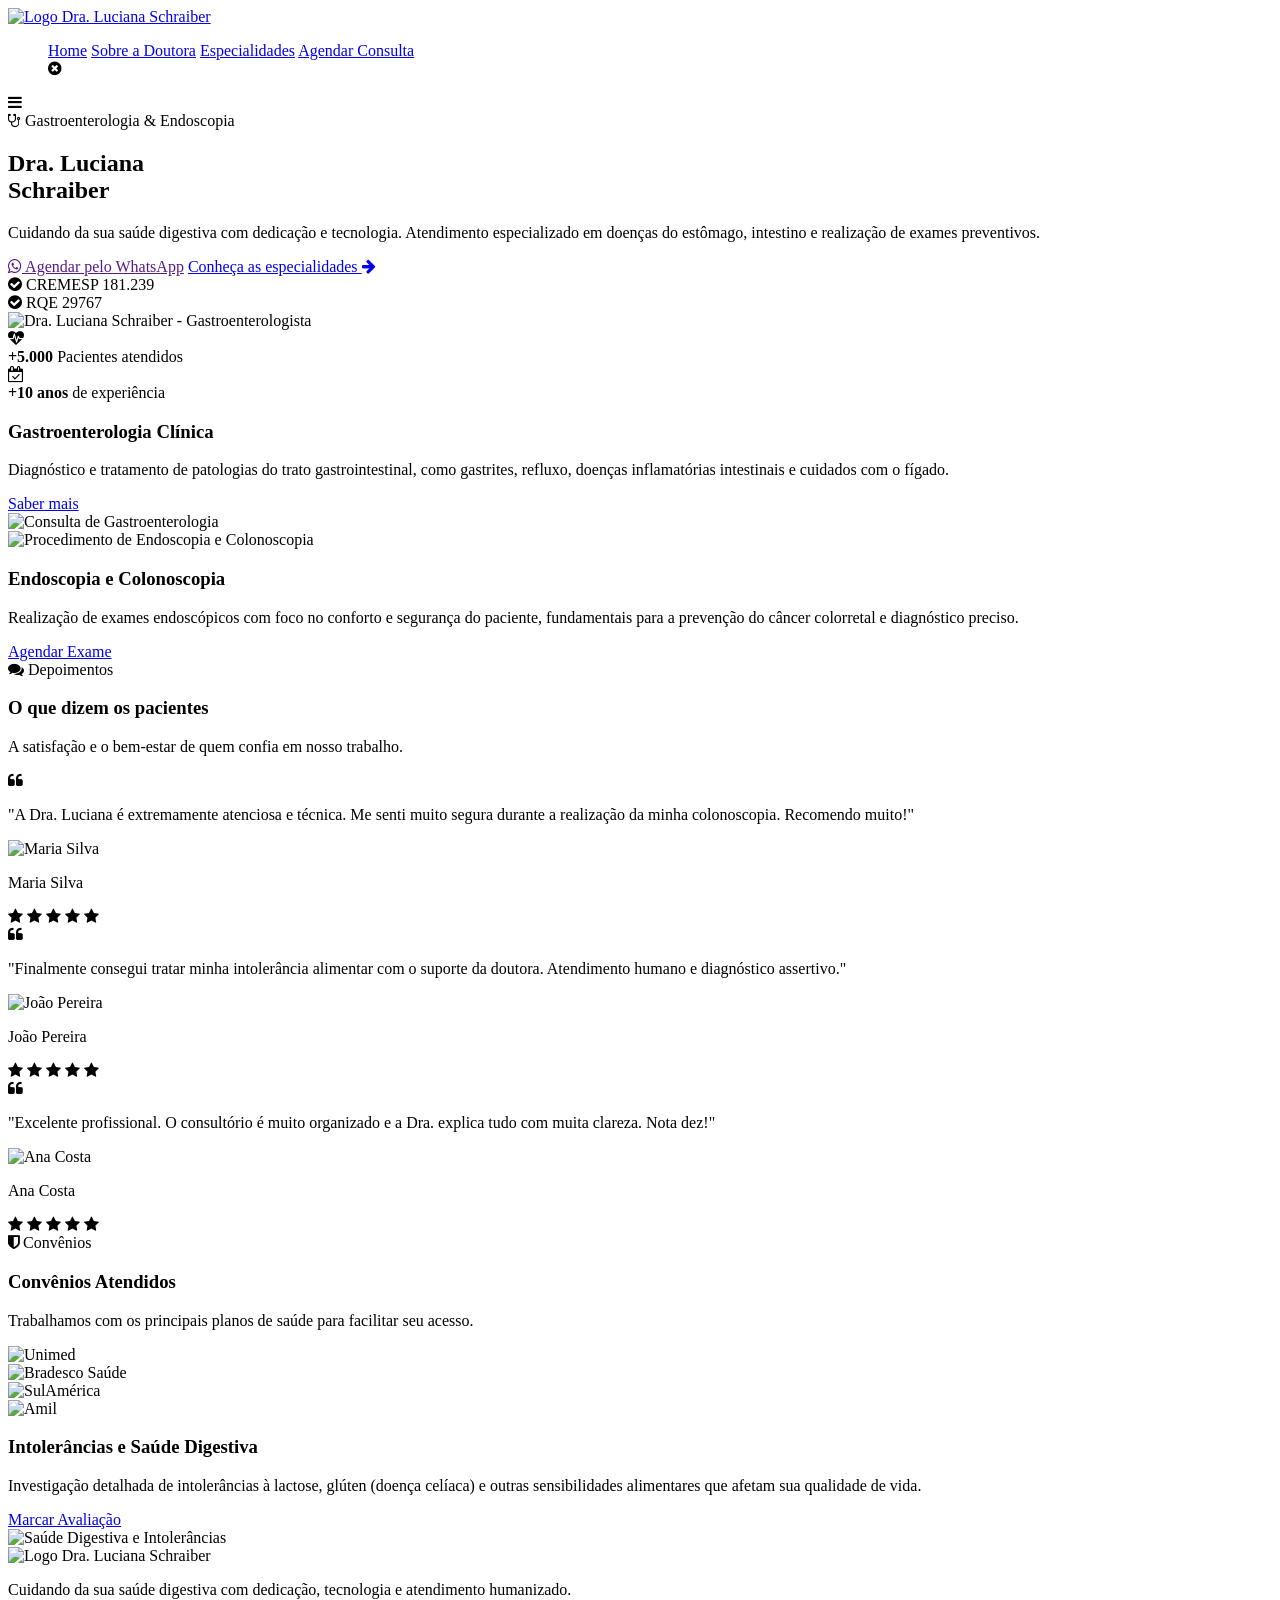
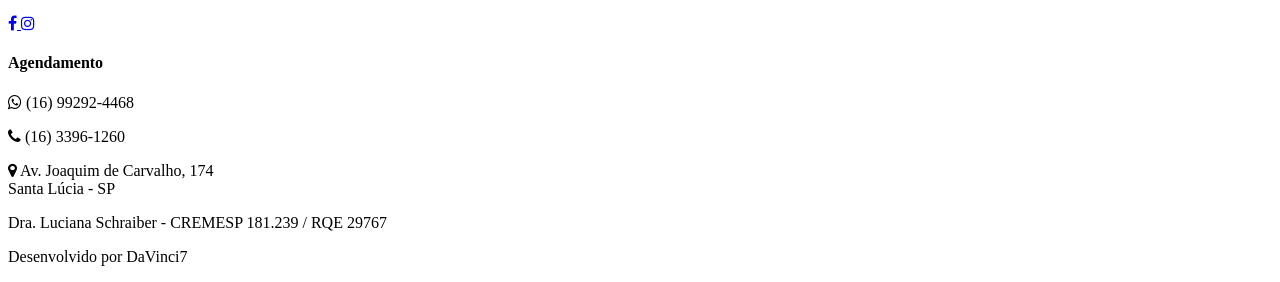
==== index.html @ 84346552 "Add files via upload" ====
<!DOCTYPE html>
<html lang="pt-br">

<head>
    <meta charset="UTF-8">
    <meta name="viewport" content="width=device-width, initial-scale=1.0">
    <link rel="stylesheet" href="https://cdnjs.cloudflare.com/ajax/libs/font-awesome/4.7.0/css/font-awesome.css"
        integrity="sha512-5A8nwdMOWrSz20fDsjczgUidUBR8liPYU+WymTZP1lmY9G6Oc7HlZv156XqnsgNUzTyMefFTcsFH/tnJE/+xBg=="
        crossorigin="anonymous" referrerpolicy="no-referrer" />
    <link rel="stylesheet" href="CSS/style.css">
    <title>Dra. Luciana Schraiber | Gastroenterologia e Endoscopia</title>
</head>

<body>
    <header class="hero-home">
        <div class="container">
            <nav>
                <a href="index.html">
                    <img src="img/img/logo.png" alt="Logo Dra. Luciana Schraiber">
                </a>
                <ul class="ul">
                    <a href="index.html">Home</a>
                    <a href="sobre.html">Sobre a Doutora</a>
                    <a href="servicos.html">Especialidades</a>
                    <a class="btn" href="contato.html">Agendar Consulta</a>
                    <div class="close-icon" onclick="closeMenu()">
                        <i class="fa fa-times-circle"></i>
                    </div>
                </ul>
                <div class="menu-icon" onclick="openMenu()">
                    <i class="fa fa-bars"></i>
                </div>
            </nav>

            <section class="hero-banner">
                <div class="hero-text">
                    <span class="hero-tag"><i class="fa fa-stethoscope"></i> Gastroenterologia & Endoscopia</span>
                    <h1>Dra. Luciana<br>Schraiber</h1>
                    <p>Cuidando da sua saúde digestiva com dedicação e tecnologia. Atendimento especializado em doenças
                        do estômago, intestino e realização de exames preventivos.</p>
                    <div class="hero-cta">
                        <a href="" class="btn animate-btn" onclick="enviarMensagemWhatsApp()"><i class="fa fa-whatsapp"></i> Agendar pelo WhatsApp</a>
                        <a href="servicos.html" class="btn-outline">Conheça as especialidades <i class="fa fa-arrow-right"></i></a>
                    </div>
                    <div class="hero-badges">
                        <div class="badge-item">
                            <i class="fa fa-check-circle"></i>
                            <span>CREMESP 181.239</span>
                        </div>
                        <div class="badge-item">
                            <i class="fa fa-check-circle"></i>
                            <span>RQE 29767</span>
                        </div>
                    </div>
                </div>
                <div class="hero-image">
                    <div class="hero-image-wrapper">
                        <img src="img/img/dra-luciana.png" alt="Dra. Luciana Schraiber - Gastroenterologista">
                    </div>
                    <div class="hero-float-card card-top">
                        <i class="fa fa-heartbeat"></i>
                        <div>
                            <strong>+5.000</strong>
                            <span>Pacientes atendidos</span>
                        </div>
                    </div>
                    <div class="hero-float-card card-bottom">
                        <i class="fa fa-calendar-check-o"></i>
                        <div>
                            <strong>+10 anos</strong>
                            <span>de experiência</span>
                        </div>
                    </div>
                </div>
            </section>
        </div>
    </header>

    <section class="faca-mais">
        <div class="container">
            <div class="faca-mais-text">
                <h3>Gastroenterologia Clínica</h3>
                <p>Diagnóstico e tratamento de patologias do trato gastrointestinal, como gastrites, refluxo, doenças
                    inflamatórias intestinais e cuidados com o fígado.</p>
                <a href="contato.html" class="btn animate-btn">Saber mais</a>
            </div>
            <div class="faca-mais-img">
                <img src="img/img/gastro-clinica.png" alt="Consulta de Gastroenterologia">
            </div>
        </div>
    </section>


    <section class="faca-mais">
        <div class="container">
            <div class="faca-mais-img">
                <img src="img/img/endoscopia.png" alt="Procedimento de Endoscopia e Colonoscopia">
            </div>
            <div class="faca-mais-text">
                <h3>Endoscopia e Colonoscopia</h3>
                <p>Realização de exames endoscópicos com foco no conforto e segurança do paciente, fundamentais para a
                    prevenção do câncer colorretal e diagnóstico preciso.</p>
                <a href="contato.html" class="btn animate-btn">Agendar Exame</a>
            </div>
        </div>
    </section>


    <section class="depoimentos">
        <div class="container">
            <span class="section-tag"><i class="fa fa-comments"></i> Depoimentos</span>
            <h3>O que dizem os pacientes</h3>
            <p>A satisfação e o bem-estar de quem confia em nosso trabalho.</p>
            <div class="cards">

                <!-- CARD 1 -->
                <div class="card-item">
                    <div class="card-quote"><i class="fa fa-quote-left"></i></div>
                    <p class="depoimento-user">"A Dra. Luciana é extremamente atenciosa e técnica. Me senti muito segura
                        durante a realização da minha colonoscopia. Recomendo muito!"</p>
                    <div class="card-footer">
                        <img src="img/img/paciente-maria.png" alt="Maria Silva">
                        <div>
                            <p class="nome-user">Maria Silva</p>
                            <div class="estrelas">
                                <i class="fa fa-star" aria-hidden="true"></i>
                                <i class="fa fa-star" aria-hidden="true"></i>
                                <i class="fa fa-star" aria-hidden="true"></i>
                                <i class="fa fa-star" aria-hidden="true"></i>
                                <i class="fa fa-star" aria-hidden="true"></i>
                            </div>
                        </div>
                    </div>
                </div>

                <!-- CARD 2 -->
                <div class="card-item">
                    <div class="card-quote"><i class="fa fa-quote-left"></i></div>
                    <p class="depoimento-user">"Finalmente consegui tratar minha intolerância alimentar com o suporte da
                        doutora. Atendimento humano e diagnóstico assertivo."</p>
                    <div class="card-footer">
                        <img src="img/img/paciente-joao.png" alt="João Pereira">
                        <div>
                            <p class="nome-user">João Pereira</p>
                            <div class="estrelas">
                                <i class="fa fa-star" aria-hidden="true"></i>
                                <i class="fa fa-star" aria-hidden="true"></i>
                                <i class="fa fa-star" aria-hidden="true"></i>
                                <i class="fa fa-star" aria-hidden="true"></i>
                                <i class="fa fa-star" aria-hidden="true"></i>
                            </div>
                        </div>
                    </div>
                </div>

                <!-- CARD 3 -->
                <div class="card-item">
                    <div class="card-quote"><i class="fa fa-quote-left"></i></div>
                    <p class="depoimento-user">"Excelente profissional. O consultório é muito organizado e a Dra.
                        explica tudo com muita clareza. Nota dez!"</p>
                    <div class="card-footer">
                        <img src="img/img/paciente-ana.png" alt="Ana Costa">
                        <div>
                            <p class="nome-user">Ana Costa</p>
                            <div class="estrelas">
                                <i class="fa fa-star" aria-hidden="true"></i>
                                <i class="fa fa-star" aria-hidden="true"></i>
                                <i class="fa fa-star" aria-hidden="true"></i>
                                <i class="fa fa-star" aria-hidden="true"></i>
                                <i class="fa fa-star" aria-hidden="true"></i>
                            </div>
                        </div>
                    </div>
                </div>
            </div>
        </div>
    </section>


    <section class="clientes">
        <div class="container">
            <span class="section-tag"><i class="fa fa-shield"></i> Convênios</span>
            <h3>Convênios Atendidos</h3>
            <p>Trabalhamos com os principais planos de saúde para facilitar seu acesso.</p>
            <div class="logos-grid">
                <div class="logo-item">
                    <img src="img/img/unimed.png" alt="Unimed">
                </div>
                <div class="logo-item">
                    <img src="img/img/bradesco.png" alt="Bradesco Saúde">
                </div>
                <div class="logo-item">
                    <img src="img/img/sulamerica.png" alt="SulAmérica">
                </div>
                <div class="logo-item">
                    <img src="img/img/amil.png" alt="Amil">
                </div>
            </div>
        </div>
    </section>


    <section class="faca-mais">
        <div class="container">
            <div class="faca-mais-text">
                <h3>Intolerâncias e Saúde Digestiva</h3>
                <p>Investigação detalhada de intolerâncias à lactose, glúten (doença celíaca) e outras sensibilidades
                    alimentares que afetam sua qualidade de vida.</p>
                <a href="contato.html" class="btn animate-btn">Marcar Avaliação</a>
            </div>
            <div class="faca-mais-img">
                <img src="img/img/saude-digestiva.png" alt="Saúde Digestiva e Intolerâncias">
            </div>
        </div>
    </section>


    <footer class="footer">
        <div class="container">
            <div class="footer-content">
                <div class="footer-brand">
                    <img src="img/img/logo.png" alt="Logo Dra. Luciana Schraiber" class="footer-logo">
                    <p>Cuidando da sua saúde digestiva com dedicação, tecnologia e atendimento humanizado.</p>
                    <div class="links">
                        <a href="#" aria-label="Facebook"> <i class="fa fa-facebook"></i> </a>
                        <a href="#" aria-label="Instagram"> <i class="fa fa-instagram"></i> </a>
                    </div>
                </div>
                <div class="footer-contact">
                    <h4>Agendamento</h4>
                    <p><i class="fa fa-whatsapp"></i> (16) 99292-4468</p>
                    <p><i class="fa fa-phone"></i> (16) 3396-1260</p>
                    <p><i class="fa fa-map-marker"></i> Av. Joaquim de Carvalho, 174<br>Santa Lúcia - SP</p>
                </div>
            </div>
            <div class="footer-bottom">
                <p>Dra. Luciana Schraiber - CREMESP 181.239 / RQE 29767</p>
                <p>Desenvolvido por DaVinci7</p>
            </div>
        </div>
    </footer>

    <script src="js/main.js"></script>
</body>

</html>
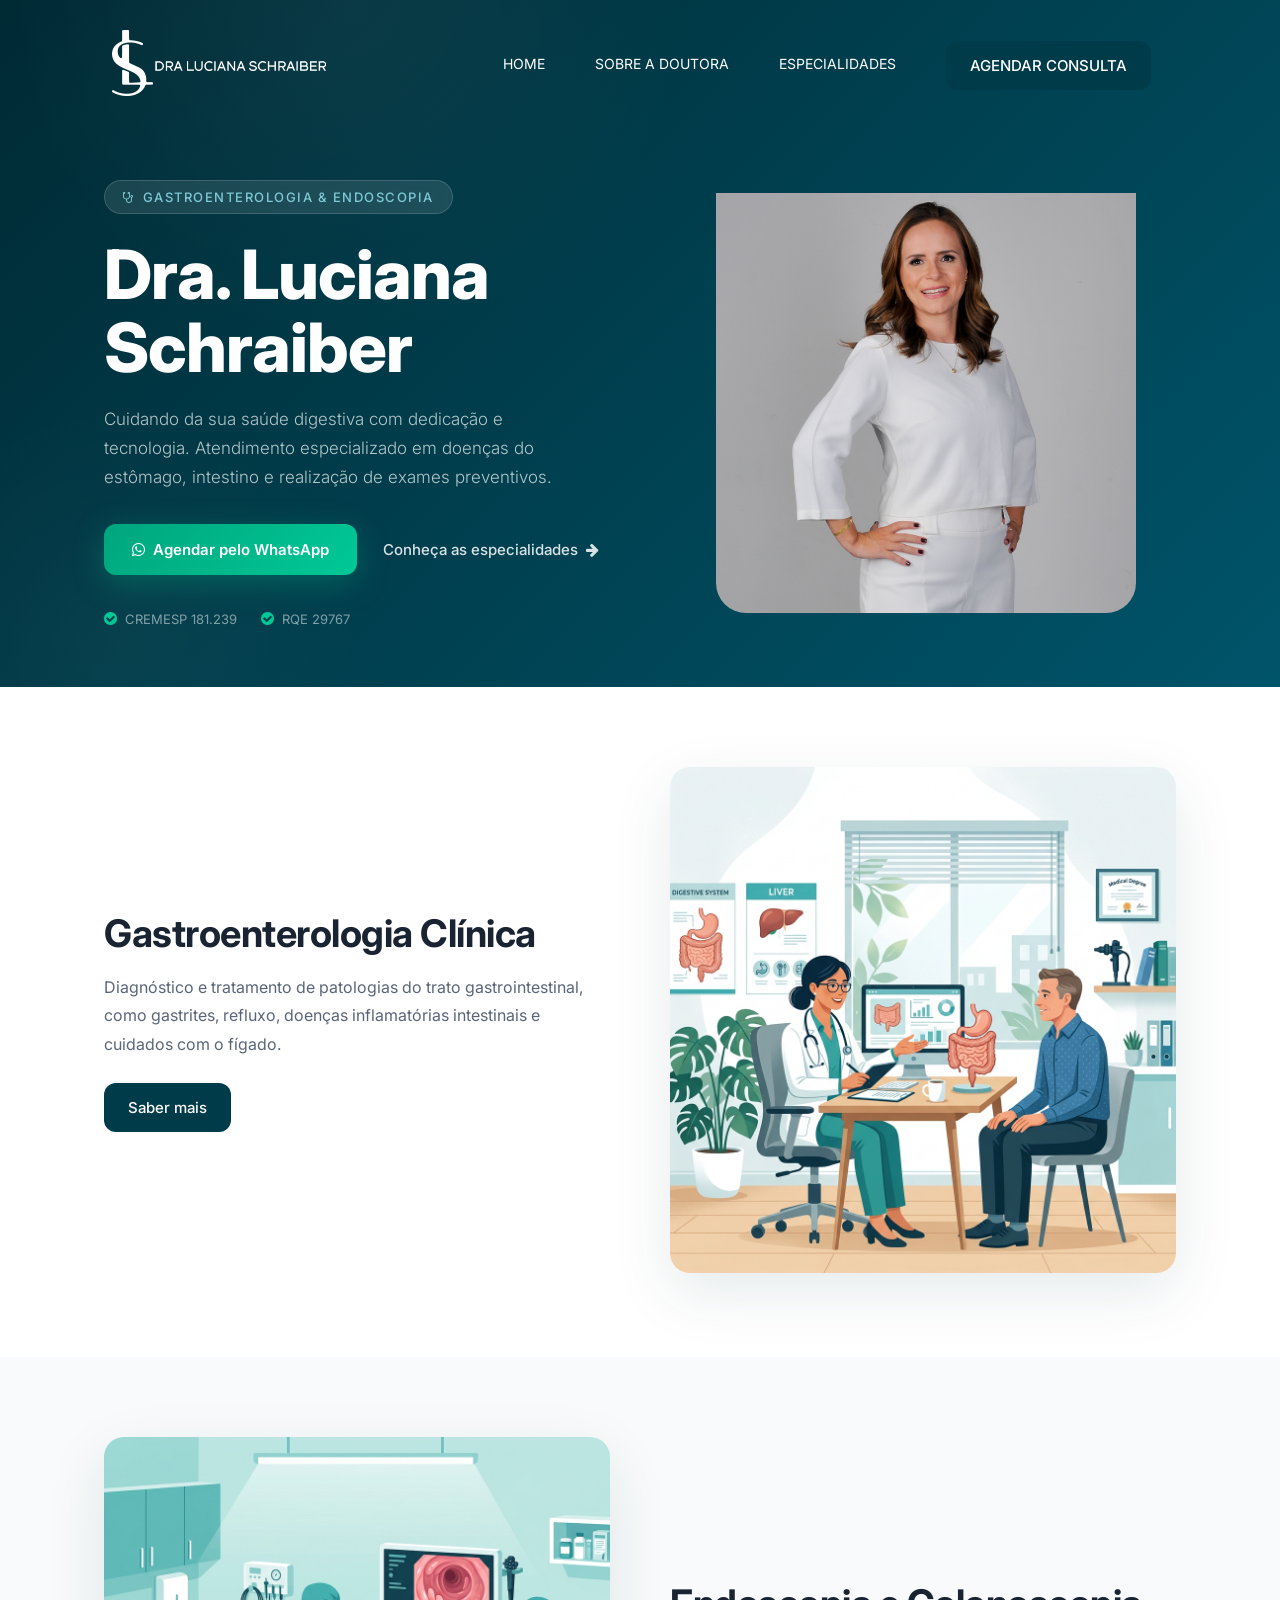
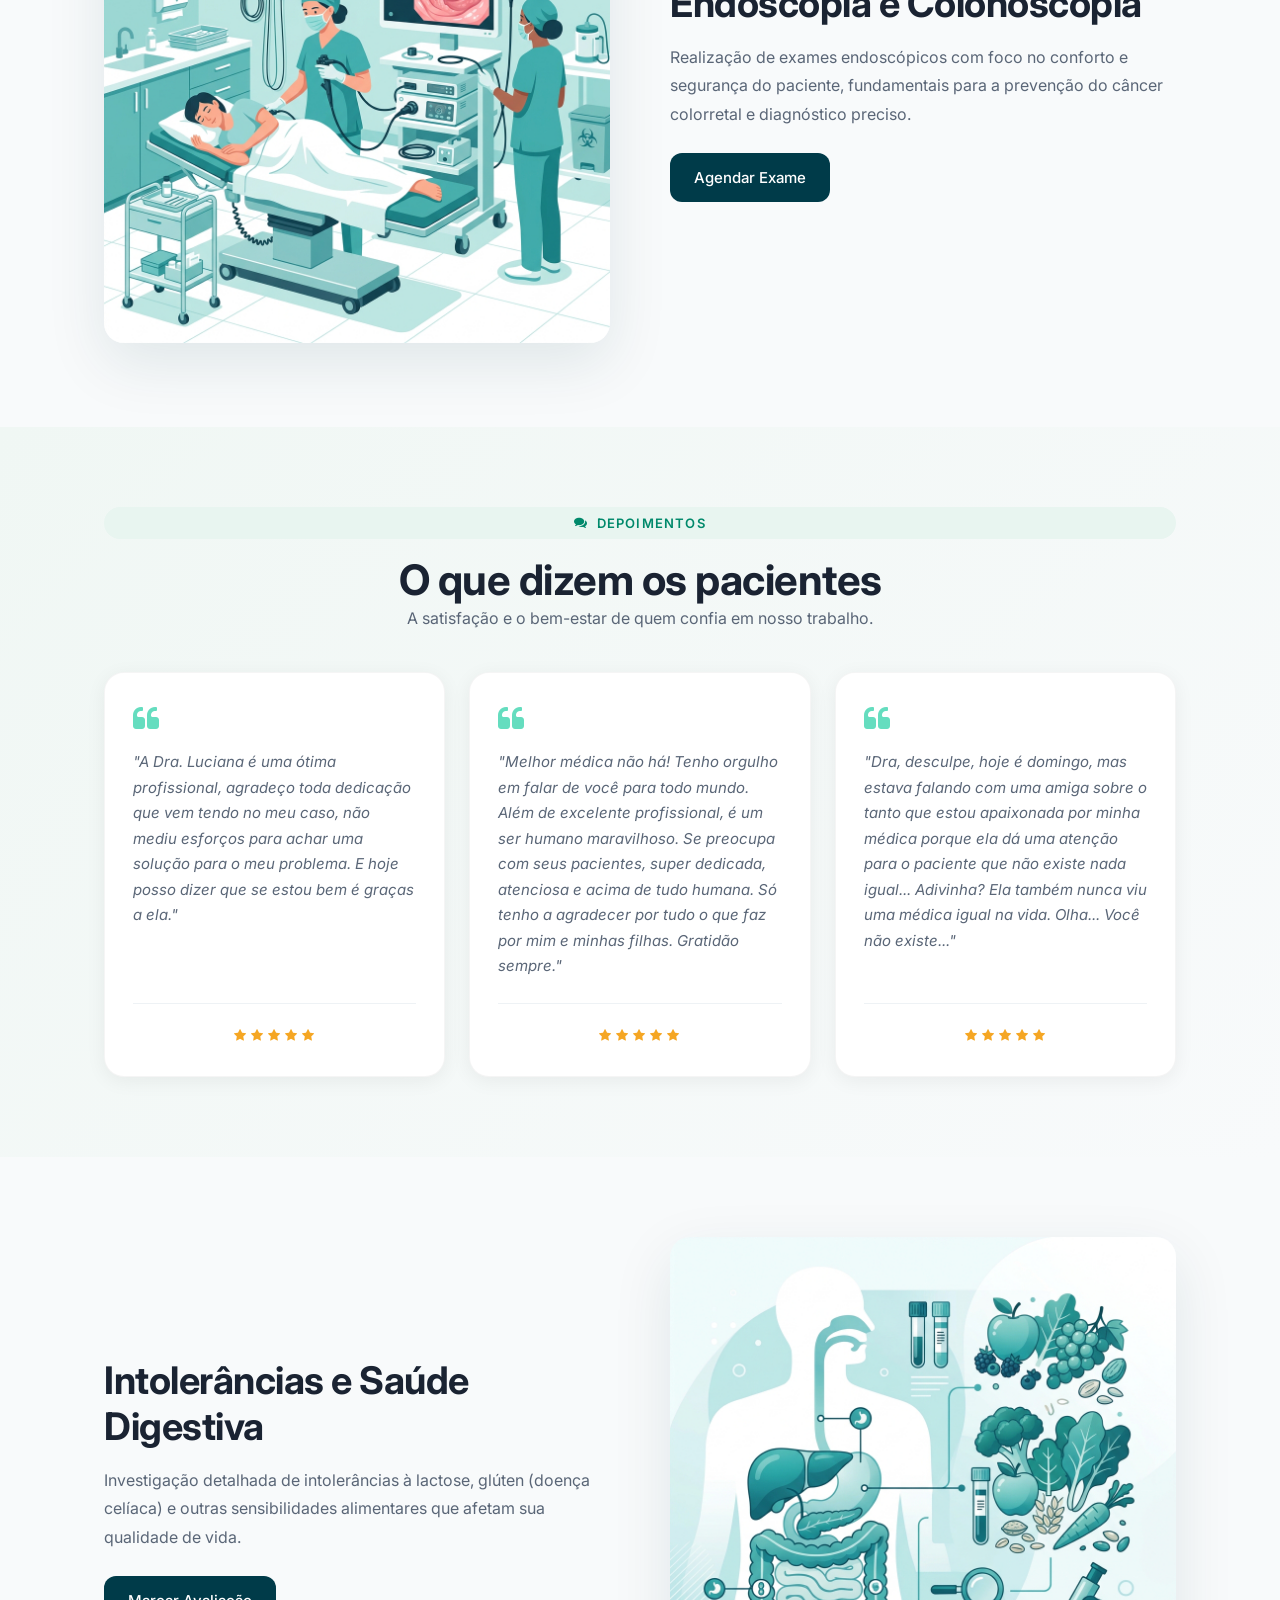
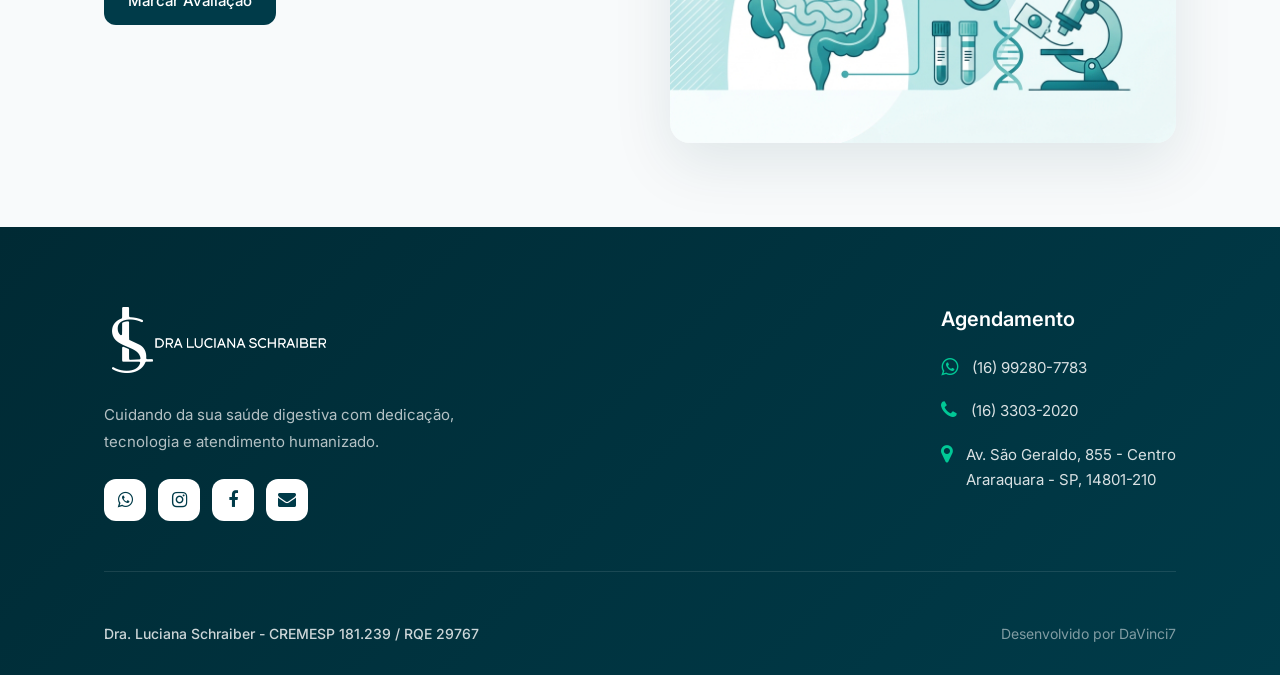
==== commit 9cc22427: "Add files via upload" ====
--- a/index.html
+++ b/index.html
@@ -57,6 +57,7 @@
                     <div class="hero-image-wrapper">
                         <img src="img/img/dra-luciana.png" alt="Dra. Luciana Schraiber - Gastroenterologista">
                     </div>
+                    <!--
                     <div class="hero-float-card card-top">
                         <i class="fa fa-heartbeat"></i>
                         <div>
@@ -71,6 +72,7 @@
                             <span>de experiência</span>
                         </div>
                     </div>
+                    -->
                 </div>
             </section>
         </div>
@@ -116,19 +118,14 @@
                 <!-- CARD 1 -->
                 <div class="card-item">
                     <div class="card-quote"><i class="fa fa-quote-left"></i></div>
-                    <p class="depoimento-user">"A Dra. Luciana é extremamente atenciosa e técnica. Me senti muito segura
-                        durante a realização da minha colonoscopia. Recomendo muito!"</p>
-                    <div class="card-footer">
-                        <img src="img/img/paciente-maria.png" alt="Maria Silva">
-                        <div>
-                            <p class="nome-user">Maria Silva</p>
-                            <div class="estrelas">
-                                <i class="fa fa-star" aria-hidden="true"></i>
-                                <i class="fa fa-star" aria-hidden="true"></i>
-                                <i class="fa fa-star" aria-hidden="true"></i>
-                                <i class="fa fa-star" aria-hidden="true"></i>
-                                <i class="fa fa-star" aria-hidden="true"></i>
-                            </div>
+                    <p class="depoimento-user">"A Dra. Luciana é uma ótima profissional, agradeço toda dedicação que vem tendo no meu caso, não mediu esforços para achar uma solução para o meu problema. E hoje posso dizer que se estou bem é graças a ela."</p>
+                    <div class="card-footer" style="justify-content: center;">
+                        <div class="estrelas">
+                            <i class="fa fa-star" aria-hidden="true"></i>
+                            <i class="fa fa-star" aria-hidden="true"></i>
+                            <i class="fa fa-star" aria-hidden="true"></i>
+                            <i class="fa fa-star" aria-hidden="true"></i>
+                            <i class="fa fa-star" aria-hidden="true"></i>
                         </div>
                     </div>
                 </div>
@@ -136,19 +133,14 @@
                 <!-- CARD 2 -->
                 <div class="card-item">
                     <div class="card-quote"><i class="fa fa-quote-left"></i></div>
-                    <p class="depoimento-user">"Finalmente consegui tratar minha intolerância alimentar com o suporte da
-                        doutora. Atendimento humano e diagnóstico assertivo."</p>
-                    <div class="card-footer">
-                        <img src="img/img/paciente-joao.png" alt="João Pereira">
-                        <div>
-                            <p class="nome-user">João Pereira</p>
-                            <div class="estrelas">
-                                <i class="fa fa-star" aria-hidden="true"></i>
-                                <i class="fa fa-star" aria-hidden="true"></i>
-                                <i class="fa fa-star" aria-hidden="true"></i>
-                                <i class="fa fa-star" aria-hidden="true"></i>
-                                <i class="fa fa-star" aria-hidden="true"></i>
-                            </div>
+                    <p class="depoimento-user">"Melhor médica não há! Tenho orgulho em falar de você para todo mundo. Além de excelente profissional, é um ser humano maravilhoso. Se preocupa com seus pacientes, super dedicada, atenciosa e acima de tudo humana. Só tenho a agradecer por tudo o que faz por mim e minhas filhas. Gratidão sempre."</p>
+                    <div class="card-footer" style="justify-content: center;">
+                        <div class="estrelas">
+                            <i class="fa fa-star" aria-hidden="true"></i>
+                            <i class="fa fa-star" aria-hidden="true"></i>
+                            <i class="fa fa-star" aria-hidden="true"></i>
+                            <i class="fa fa-star" aria-hidden="true"></i>
+                            <i class="fa fa-star" aria-hidden="true"></i>
                         </div>
                     </div>
                 </div>
@@ -156,27 +148,23 @@
                 <!-- CARD 3 -->
                 <div class="card-item">
                     <div class="card-quote"><i class="fa fa-quote-left"></i></div>
-                    <p class="depoimento-user">"Excelente profissional. O consultório é muito organizado e a Dra.
-                        explica tudo com muita clareza. Nota dez!"</p>
-                    <div class="card-footer">
-                        <img src="img/img/paciente-ana.png" alt="Ana Costa">
-                        <div>
-                            <p class="nome-user">Ana Costa</p>
-                            <div class="estrelas">
-                                <i class="fa fa-star" aria-hidden="true"></i>
-                                <i class="fa fa-star" aria-hidden="true"></i>
-                                <i class="fa fa-star" aria-hidden="true"></i>
-                                <i class="fa fa-star" aria-hidden="true"></i>
-                                <i class="fa fa-star" aria-hidden="true"></i>
-                            </div>
-                        </div>
-                    </div>
-                </div>
-            </div>
-        </div>
-    </section>
-
-
+                    <p class="depoimento-user">"Dra, desculpe, hoje é domingo, mas estava falando com uma amiga sobre o tanto que estou apaixonada por minha médica porque ela dá uma atenção para o paciente que não existe nada igual... Adivinha? Ela também nunca viu uma médica igual na vida. Olha... Você não existe..."</p>
+                    <div class="card-footer" style="justify-content: center;">
+                        <div class="estrelas">
+                            <i class="fa fa-star" aria-hidden="true"></i>
+                            <i class="fa fa-star" aria-hidden="true"></i>
+                            <i class="fa fa-star" aria-hidden="true"></i>
+                            <i class="fa fa-star" aria-hidden="true"></i>
+                            <i class="fa fa-star" aria-hidden="true"></i>
+                        </div>
+                    </div>
+                </div>
+            </div>
+        </div>
+    </section>
+
+
+    <!--
     <section class="clientes">
         <div class="container">
             <span class="section-tag"><i class="fa fa-shield"></i> Convênios</span>
@@ -198,6 +186,7 @@
             </div>
         </div>
     </section>
+    -->
 
 
     <section class="faca-mais">
@@ -222,15 +211,17 @@
                     <img src="img/img/logo.png" alt="Logo Dra. Luciana Schraiber" class="footer-logo">
                     <p>Cuidando da sua saúde digestiva com dedicação, tecnologia e atendimento humanizado.</p>
                     <div class="links">
-                        <a href="#" aria-label="Facebook"> <i class="fa fa-facebook"></i> </a>
-                        <a href="#" aria-label="Instagram"> <i class="fa fa-instagram"></i> </a>
+                        <a href="https://wa.me/5516992807783" target="_blank" aria-label="WhatsApp"> <i class="fa fa-whatsapp"></i> </a>
+                        <a href="https://www.instagram.com/scopia.endoscopia/" target="_blank" aria-label="Instagram"> <i class="fa fa-instagram"></i> </a>
+                        <a href="https://www.facebook.com/share/1bHiFmFARU/" target="_blank" aria-label="Facebook"> <i class="fa fa-facebook"></i> </a>
+                        <a href="mailto:clinicabedran_schraiber@outlook.com" aria-label="E-mail"> <i class="fa fa-envelope"></i> </a>
                     </div>
                 </div>
                 <div class="footer-contact">
                     <h4>Agendamento</h4>
-                    <p><i class="fa fa-whatsapp"></i> (16) 99292-4468</p>
-                    <p><i class="fa fa-phone"></i> (16) 3396-1260</p>
-                    <p><i class="fa fa-map-marker"></i> Av. Joaquim de Carvalho, 174<br>Santa Lúcia - SP</p>
+                    <p><i class="fa fa-whatsapp"></i> (16) 99280-7783</p>
+                    <p><i class="fa fa-phone"></i> (16) 3303-2020</p>
+                    <p><i class="fa fa-map-marker"></i> Av. São Geraldo, 855 - Centro<br>Araraquara - SP, 14801-210</p>
                 </div>
             </div>
             <div class="footer-bottom">
--- a/CSS/style.css
+++ b/CSS/style.css
@@ -0,0 +1,1178 @@
+@import url('https://fonts.googleapis.com/css2?family=Inter:wght@100..900&display=swap');
+*{
+    margin: 0;
+    padding: 0;
+    box-sizing: border-box;
+    text-decoration: none;
+    outline: none;
+    font-family: "Inter", sans-serif;
+}
+
+html {
+    scroll-behavior: smooth;
+}
+
+body{
+    background-color: #f8fafb;
+    color: #1a2332;
+}
+
+section, footer {
+    padding: 80px 0;
+}
+
+h3{
+    font-size: 42px;
+    font-weight: 700;
+    letter-spacing: -0.5px;
+    color: #1a2332;
+    line-height: 1.2;
+}
+
+p{
+    color: #5a6677;
+    line-height: 1.7;
+    font-size: 16px;
+}
+
+.container {
+    max-width: 1200px;
+    margin: 0 auto;
+    padding: 0 5%;
+}
+
+/* SECTION TAG */
+
+.section-tag {
+    display: inline-flex;
+    align-items: center;
+    gap: 8px;
+    background: #e8f5f0;
+    color: #00896b;
+    padding: 8px 18px;
+    border-radius: 50px;
+    font-size: 13px;
+    font-weight: 600;
+    text-transform: uppercase;
+    letter-spacing: 1.2px;
+    margin-bottom: 16px;
+}
+
+.btn {
+    background-color: #003b49;
+    color: white;
+    padding: 15px 24px;
+    border-radius: 12px;
+    cursor: pointer;
+    display: inline-block;
+    transition: all 0.3s ease;
+    font-weight: 500;
+    font-size: 15px;
+}
+
+.btn.animate-btn{
+    animation: animate-outline 1.5s ease-out infinite;
+}
+
+.btn:hover {
+    background-color: #002f3a;
+    transform: translateY(-2px);
+    box-shadow: 0 6px 20px rgba(0, 59, 73, 0.3);
+}
+
+@keyframes animate-outline {
+    from{
+        outline: 0px solid #003b498a;
+    }
+    to{
+        outline: 15px solid #003b4900;
+    }
+}
+
+header {
+    background-position: center;
+    background-size: cover;
+    background-attachment: fixed;
+    position: relative;
+}
+
+header::before {
+    content: "";
+    position: absolute;
+    top: 0; left: 0; right: 0; bottom: 0;
+    background: linear-gradient(135deg, rgba(0, 42, 52, 0.85) 0%, rgba(0, 59, 73, 0.65) 100%);
+    z-index: 1;
+}
+
+header .container {
+    position: relative;
+    z-index: 2;
+}
+
+nav {
+    display: flex;
+    align-items: center;
+    justify-content: space-between;
+    padding-top: 30px;
+}
+
+nav ul {
+    display: flex;
+    align-items: center;
+}
+
+nav ul a {
+    color: white;
+    margin: 0 25px;
+    text-transform: uppercase;
+    font-size: 14px;
+    display: block;
+}
+
+nav ul a:not(.btn)::after {
+    content: "";
+    background-color: #bbbcbc;
+    height: 3px;
+    width: 0%;
+    display: block;
+    margin: 0 auto;
+    transition: 0.3s;
+}
+
+nav ul a:hover::after {
+    width: 100%;
+}
+
+/* MENU MOBILE */
+
+nav .menu-icon {
+    cursor: pointer;
+    font-size: 25px;
+    color: white;
+    display: none;
+}
+
+nav .close-icon {
+    display: none;
+    font-size: 30px;
+    color: white;
+    cursor: pointer;
+}
+
+
+
+.hero-home {
+    background: linear-gradient(135deg, #002a34 0%, #003b49 40%, #00546a 100%);
+    position: relative;
+    overflow: hidden;
+}
+
+.hero-home::before {
+    content: "";
+    position: absolute;
+    top: -50%;
+    right: -20%;
+    width: 700px;
+    height: 700px;
+    background: radial-gradient(circle, rgba(255,255,255,0.04) 0%, transparent 70%);
+    border-radius: 50%;
+    pointer-events: none;
+}
+
+.hero-home::after {
+    content: "";
+    position: absolute;
+    bottom: -30%;
+    left: -10%;
+    width: 500px;
+    height: 500px;
+    background: radial-gradient(circle, rgba(255,255,255,0.03) 0%, transparent 70%);
+    border-radius: 50%;
+    pointer-events: none;
+}
+
+.hero-banner {
+    display: flex;
+    align-items: center;
+    justify-content: space-between;
+    padding: 80px 0 60px 0;
+    gap: 40px;
+}
+
+.hero-text {
+    flex: 1;
+    max-width: 560px;
+    animation: heroFadeIn 0.8s ease-out;
+}
+
+.hero-tag {
+    display: inline-flex;
+    align-items: center;
+    gap: 8px;
+    background: rgba(255,255,255,0.1);
+    border: 1px solid rgba(255,255,255,0.15);
+    color: #7ecad6;
+    padding: 8px 18px;
+    border-radius: 50px;
+    font-size: 13px;
+    font-weight: 500;
+    text-transform: uppercase;
+    letter-spacing: 1.5px;
+    margin-bottom: 24px;
+    backdrop-filter: blur(10px);
+}
+
+.hero-text h1 {
+    font-size: 68px;
+    color: white;
+    line-height: 1.08;
+    font-weight: 800;
+    margin-bottom: 20px;
+    letter-spacing: -1px;
+}
+
+.hero-text p {
+    font-size: 17px;
+    color: rgba(255,255,255,0.7);
+    font-weight: 300;
+    line-height: 1.7;
+    margin-bottom: 32px;
+    max-width: 480px;
+}
+
+.hero-cta {
+    display: flex;
+    align-items: center;
+    gap: 20px;
+    flex-wrap: wrap;
+    margin-bottom: 36px;
+}
+
+.hero-cta .btn {
+    font-size: 15px;
+    padding: 16px 28px;
+    display: inline-flex;
+    align-items: center;
+    gap: 8px;
+    background: linear-gradient(135deg, #00a67e, #00c896);
+    border-radius: 12px;
+    font-weight: 600;
+    box-shadow: 0 8px 30px rgba(0, 166, 126, 0.35);
+}
+
+.hero-cta .btn:hover {
+    background: linear-gradient(135deg, #00c896, #00a67e);
+    transform: translateY(-2px);
+    box-shadow: 0 12px 35px rgba(0, 166, 126, 0.45);
+}
+
+.btn-outline {
+    color: rgba(255,255,255,0.85);
+    font-size: 15px;
+    display: inline-flex;
+    align-items: center;
+    gap: 8px;
+    padding: 16px 6px;
+    font-weight: 500;
+    transition: 0.3s;
+}
+
+.btn-outline:hover {
+    color: #7ecad6;
+}
+
+.btn-outline i {
+    transition: transform 0.3s;
+}
+
+.btn-outline:hover i {
+    transform: translateX(4px);
+}
+
+.hero-badges {
+    display: flex;
+    align-items: center;
+    gap: 24px;
+}
+
+.badge-item {
+    display: flex;
+    align-items: center;
+    gap: 8px;
+    color: rgba(255,255,255,0.5);
+    font-size: 13px;
+}
+
+.badge-item i {
+    color: #00c896;
+    font-size: 15px;
+}
+
+/* HERO IMAGE */
+
+.hero-image {
+    flex: 1;
+    max-width: 500px;
+    position: relative;
+    display: flex;
+    justify-content: center;
+    align-items: flex-end;
+    animation: heroFadeIn 0.8s ease-out 0.2s both;
+}
+
+.hero-image-wrapper {
+    position: relative;
+    z-index: 2;
+    width: 100%;
+    max-width: 420px;
+}
+
+.hero-image-wrapper::before {
+    content: "";
+    position: absolute;
+    bottom: 0;
+    left: 50%;
+    transform: translateX(-50%);
+    width: 380px;
+    height: 380px;
+    background: linear-gradient(135deg, rgba(0, 200, 150, 0.2), rgba(126, 202, 214, 0.15));
+    border-radius: 50% 50% 50% 50% / 40% 40% 60% 60%;
+    z-index: -1;
+    filter: blur(2px);
+}
+
+.hero-image-wrapper img {
+    width: 100%;
+    height: auto;
+    display: block;
+    border-radius: 0 0 30px 30px;
+    object-fit: cover;
+    max-height: 520px;
+    object-position: top center;
+}
+
+/* FLOATING CARDS */
+
+.hero-float-card {
+    position: absolute;
+    z-index: 3;
+    background: rgba(255, 255, 255, 0.85);
+    backdrop-filter: blur(20px);
+    -webkit-backdrop-filter: blur(20px);
+    border: 1px solid rgba(255, 255, 255, 0.5);
+    border-radius: 16px;
+    padding: 14px 20px;
+    display: flex;
+    align-items: center;
+    gap: 14px;
+    box-shadow: 0 10px 40px rgba(0, 59, 73, 0.15);
+    min-width: 200px;
+}
+
+.hero-float-card i {
+    font-size: 28px;
+    color: #00896b;
+}
+
+.hero-float-card strong {
+    display: block;
+    color: #1a2332;
+    font-size: 18px;
+    font-weight: 700;
+    line-height: 1.2;
+}
+
+.hero-float-card span {
+    color: #5a6677;
+    font-size: 13px;
+    font-weight: 500;
+}
+
+.hero-float-card.card-top {
+    top: 15%;
+    left: -30px;
+    animation: floatUp 3s ease-in-out infinite;
+}
+
+.hero-float-card.card-bottom {
+    bottom: 15%;
+    right: -20px;
+    animation: floatUp 3s ease-in-out 1.5s infinite;
+}
+
+@keyframes floatUp {
+    0%, 100% { transform: translateY(0); }
+    50% { transform: translateY(-10px); }
+}
+
+@keyframes heroFadeIn {
+    from {
+        opacity: 0;
+        transform: translateY(24px);
+    }
+    to {
+        opacity: 1;
+        transform: translateY(0);
+    }
+}
+
+/* BANNER PADRÃO (Sobre, Serviços, Contato) */
+
+.banner {
+    display: flex;
+    justify-content: center;
+    align-items: center;
+    padding: 180px 0 100px;
+}
+
+.banner-text {
+    text-align: center;
+    padding: 0 40px;
+    max-width: 800px;
+}
+
+.banner .banner-text h1 {
+    font-size: 64px;
+    color: white;
+    font-weight: 800;
+    margin-bottom: 24px;
+    letter-spacing: -1px;
+    text-shadow: 0 4px 20px rgba(0, 0, 0, 0.4);
+}
+
+.banner .banner-text p {
+    font-size: 20px;
+    color: rgba(255, 255, 255, 0.95);
+    font-weight: 400;
+    line-height: 1.6;
+    text-shadow: 0 2px 10px rgba(0, 0, 0, 0.5);
+}
+
+/* FACA MAIS */
+
+.faca-mais {
+    background: white;
+}
+
+.faca-mais:nth-of-type(even) {
+    background: #f8fafb;
+}
+
+.faca-mais .container {
+    display: flex;
+    align-items: center;
+    gap: 60px;
+}
+
+.faca-mais .faca-mais-text {
+    width: 50%;
+    padding: 0;
+}
+
+.faca-mais .faca-mais-text h3 {
+    font-size: 38px;
+    margin-bottom: 16px;
+}
+
+.faca-mais .faca-mais-text p {
+    margin: 0 0 24px 0;
+    font-size: 16px;
+    line-height: 1.8;
+}
+
+.faca-mais .faca-mais-img {
+    width: 50%;
+}
+
+.faca-mais .faca-mais-img img {
+    width: 100%;
+    border-radius: 20px;
+    box-shadow: 0 20px 60px rgba(0, 59, 73, 0.1);
+    transition: transform 0.4s ease;
+}
+
+.faca-mais .faca-mais-img img:hover {
+    transform: scale(1.02);
+}
+
+
+/* DEPOIMENTOS */
+
+.depoimentos {
+    background: linear-gradient(135deg, #f0f7f4 0%, #f8fafb 100%);
+}
+
+.depoimentos h3 {
+    text-align: center;
+}
+
+.depoimentos > .container > p {
+    margin-bottom: 40px;
+    text-align: center;
+}
+
+.depoimentos > .container > .section-tag {
+    display: flex;
+    justify-content: center;
+}
+
+.cards {
+    display: flex;
+    justify-content: center;
+    flex-wrap: nowrap;
+    gap: 24px;
+}
+
+.depoimentos .card-item {
+    background-color: white;
+    border-radius: 20px;
+    padding: 32px 28px;
+    flex: 1;
+    min-width: 0;
+    transition: all 0.4s ease;
+    box-shadow: 0 4px 20px rgba(0, 0, 0, 0.06);
+    border: 1px solid rgba(0, 0, 0, 0.04);
+    display: flex;
+    flex-direction: column;
+    justify-content: space-between;
+}
+
+.depoimentos .card-item:hover {
+    transform: translateY(-8px);
+    box-shadow: 0 16px 40px rgba(0, 59, 73, 0.12);
+}
+
+.card-quote {
+    margin-bottom: 16px;
+}
+
+.card-quote i {
+    font-size: 28px;
+    color: #00c896;
+    opacity: 0.6;
+}
+
+.depoimentos .card-item .depoimento-user {
+    font-size: 15px;
+    line-height: 1.7;
+    color: #5a6677;
+    font-style: italic;
+    margin-bottom: 24px;
+    flex-grow: 1;
+}
+
+.card-footer {
+    display: flex;
+    align-items: center;
+    gap: 14px;
+    padding-top: 20px;
+    border-top: 1px solid #eef2f5;
+}
+
+.card-footer img {
+    width: 50px;
+    height: 50px;
+    border-radius: 50%;
+    object-fit: cover;
+    border: 2px solid #e8f5f0;
+}
+
+.depoimentos .card-item .nome-user {
+    font-weight: 700;
+    font-size: 15px;
+    color: #1a2332;
+    margin-bottom: 2px;
+}
+
+.depoimentos .card-item .estrelas {
+    margin: 0;
+    border-top: none;
+}
+
+.depoimentos .card-item .estrelas i {
+    color: #f5a623;
+    font-size: 13px;
+    margin-right: 1px;
+}
+
+
+/* CLIENTES / CONVÊNIOS */
+
+.clientes {
+    background: white;
+}
+
+.clientes h3,
+.clientes p {
+    text-align: center;
+}
+
+.clientes > .container > p {
+    margin-bottom: 40px;
+}
+
+.clientes > .container > .section-tag {
+    display: flex;
+    justify-content: center;
+}
+
+.logos-grid {
+    display: flex;
+    align-items: center;
+    justify-content: center;
+    flex-wrap: wrap;
+    gap: 24px;
+}
+
+.logo-item {
+    background: #f8fafb;
+    border: 1px solid #eef2f5;
+    border-radius: 16px;
+    padding: 16px 24px;
+    display: flex;
+    align-items: center;
+    justify-content: center;
+    transition: all 0.3s ease;
+    min-width: 220px;
+    min-height: 120px;
+}
+
+.logo-item:hover {
+    background: white;
+    box-shadow: 0 8px 24px rgba(0, 0, 0, 0.08);
+    transform: translateY(-4px);
+}
+
+.logo-item img {
+    width: 100%;
+    max-width: 280px;
+    max-height: 100px;
+    object-fit: contain;
+    filter: grayscale(30%);
+    opacity: 0.85;
+    transition: all 0.3s ease;
+}
+
+.logo-item:hover img {
+    filter: grayscale(0%);
+    opacity: 1;
+}
+
+
+/* FOOTER */
+
+.footer {
+    background: linear-gradient(135deg, #002a34 0%, #003b49 100%);
+    padding: 80px 0 30px;
+}
+
+.footer-content {
+    display: flex;
+    justify-content: space-between;
+    align-items: flex-start;
+    flex-wrap: wrap;
+    gap: 40px;
+    margin-bottom: 50px;
+    border-bottom: 1px solid rgba(255, 255, 255, 0.1);
+    padding-bottom: 50px;
+}
+
+.footer-brand {
+    max-width: 400px;
+}
+
+.footer-logo {
+    max-width: 260px;
+    margin-bottom: 24px;
+}
+
+.footer-brand p {
+    color: rgba(255, 255, 255, 0.7);
+    margin-bottom: 24px;
+    font-size: 15px;
+    line-height: 1.8;
+}
+
+.footer .links {
+    display: flex;
+    gap: 12px;
+}
+
+.footer .links a i {
+    color: #003b49;
+    font-size: 18px;
+    background-color: white;
+    border-radius: 12px;
+    width: 42px;
+    height: 42px;
+    display: flex;
+    align-items: center;
+    justify-content: center;
+    transition: all 0.3s ease;
+}
+
+.footer .links a:hover i {
+    background-color: #00c896;
+    color: white;
+    transform: translateY(-3px);
+    box-shadow: 0 8px 20px rgba(0, 200, 150, 0.3);
+}
+
+.footer-contact h4 {
+    color: white;
+    font-size: 20px;
+    margin-bottom: 24px;
+    font-weight: 600;
+}
+
+.footer-contact p {
+    color: rgba(255, 255, 255, 0.85);
+    display: flex;
+    align-items: flex-start;
+    gap: 14px;
+    margin-bottom: 18px;
+    font-size: 15px;
+}
+
+.footer-contact p i {
+    color: #00c896;
+    font-size: 20px;
+    margin-top: 2px;
+}
+
+.footer-bottom {
+    display: flex;
+    justify-content: space-between;
+    align-items: center;
+    flex-wrap: wrap;
+    gap: 20px;
+}
+
+.footer-bottom p {
+    color: rgba(255, 255, 255, 0.5);
+    margin: 0;
+    font-size: 14px;
+}
+
+.footer-bottom p:first-child {
+    color: rgba(255, 255, 255, 0.8);
+    font-weight: 500;
+}
+
+
+/* PÁGINA SOBRE */
+
+.sobre .container{
+    display: flex;
+    align-items: center;
+    justify-content: space-between;
+    gap: 60px;
+}
+
+.sobre .sobre-text{
+    width: 50%;
+    padding-right: 0;
+}
+
+.sobre .sobre-text p {
+    margin: 0 0 24px 0;
+    color: #5a6677;
+    line-height: 1.8;
+}
+
+.sobre .sobre-img {
+    width: 50%;
+}
+
+.sobre .sobre-img img {
+    width: 100%;
+    border-radius: 20px;
+    box-shadow: 0 20px 60px rgba(0, 59, 73, 0.1);
+}
+
+
+
+/* PÁGINA SERVIÇOS */
+
+.servicos {
+    background: #f8fafb;
+}
+
+.servicos h3 {
+    text-align: center;
+}
+
+.servicos .container > p {
+    text-align: center;
+    margin-bottom: 40px;
+}
+
+.servicos .rows-cards{
+    display: grid;
+    grid-template-columns: repeat(auto-fit, minmax(320px, 1fr));
+    gap: 24px;
+    margin-top: 20px;
+}
+
+.servicos .row-card-item{
+    background-color: white;
+    padding: 32px;
+    border-radius: 20px;
+    transition: all 0.4s ease;
+    box-shadow: 0 4px 20px rgba(0, 0, 0, 0.05);
+    border: 1px solid rgba(0, 0, 0, 0.04);
+}
+
+.servicos .row-card-item:hover {
+    transform: translateY(-8px);
+    box-shadow: 0 16px 40px rgba(0, 59, 73, 0.12);
+}
+
+.servicos .row-card-item .nome-servico {
+    margin: 16px 0 12px;
+    font-size: 22px;
+    color: #1a2332;
+    font-weight: 700;
+}
+
+.servicos .row-card-item .descricao-servico {
+    color: #5a6677;
+    line-height: 1.7;
+}
+
+    /* DADOS SERVIÇOS */
+
+.dados{
+    background: #bbbcbc;
+}    
+
+.dados .container{
+    display: flex;
+    justify-content: center;
+    flex-wrap: wrap;
+}
+
+.dados .dados-item{
+    text-align: center;
+    margin: 15px;
+    color: #000000be;
+}
+
+.dados .dados-item img{
+    background-color:  #003b49;
+    border-radius: 14px;
+    padding: 10px;
+    margin-bottom: 15px;
+    width: 80px;
+}
+
+.dados .dados-item p {
+    font-size: 18px;
+}
+
+.dados .dados-item p strong {
+    font-size: 28px;
+}
+
+
+    /* PÁGINA CONTATO */
+
+.contato-info{
+    display: flex;
+    justify-content: space-between;
+    margin-top: 50px;
+    gap: 50px;
+}    
+
+.contato-info .left-side{
+    width: 45%;
+    padding: 40px;
+    background: linear-gradient(135deg, #002a34 0%, #003b49 100%);
+    border-radius: 20px;
+    height: fit-content;
+    box-shadow: 0 20px 40px rgba(0, 59, 73, 0.15);
+}
+
+.contato-info .left-side div {
+    display: flex;
+    align-items: center;
+    margin-bottom: 24px;
+}
+
+.contato-info .left-side div:last-child {
+    margin-bottom: 0;
+}
+
+.contato-info .left-side div i {
+    font-size: 20px;
+    margin-right: 20px;
+    color: #00c896;
+    background: rgba(255,255,255,0.1);
+    width: 48px;
+    height: 48px;
+    display: flex;
+    align-items: center;
+    justify-content: center;
+    border-radius: 12px;
+}
+
+.contato-info .left-side div p {
+    font-size: 16px;
+    color: rgba(255,255,255,0.9);
+    line-height: 1.6;
+    margin: 0;
+}
+
+.contato-info .right-side {
+    width: 55%;
+    background: white;
+    padding: 40px;
+    border-radius: 20px;
+    box-shadow: 0 4px 20px rgba(0, 0, 0, 0.05);
+    border: 1px solid rgba(0, 0, 0, 0.04);
+}
+
+.contato-info .right-side input,
+.contato-info .right-side textarea {
+    display: block;
+    width: 100%;
+    margin-bottom: 20px;
+    padding: 16px 20px;
+    border-radius: 12px;
+    transition: all 0.3s ease;
+    border: 2px solid #eef2f5;
+    background: #f8fafb;
+    color: #1a2332;
+    font-size: 15px;
+}
+
+.contato-info .right-side textarea {
+    resize: vertical;
+    min-height: 140px;
+}
+
+.contato-info .right-side input:focus,
+.contato-info .right-side textarea:focus{
+    border-color: #00c896;
+    background: white;
+    box-shadow: 0 4px 15px rgba(0, 200, 150, 0.08);
+}
+
+.contato-info .right-side button {
+    border: none;
+    width: 100%;
+    font-size: 16px;
+    font-weight: 600;
+}
+
+
+@media(max-width: 830px){
+    /* MENU MOBILE */
+    .ul{
+        position: fixed;
+        top: 0;
+        left: 0;
+        background: #003b49;
+        width: 100%;
+        height: 100%;
+        flex-direction: column;
+        align-items: center;
+        justify-content: center;
+        clip-path: circle(0% at 100% 0);
+        transition: 0.7s;
+        z-index: 999;
+    }
+
+    .ul.open {
+        clip-path: circle(141.4% at 100% 0);
+    }
+    .ul a {
+        margin: 10px 0;
+        font-size: 16px;
+    }
+    nav .menu-icon{
+        display: block;
+    }
+    nav .close-icon {
+        display: block;
+        position: absolute;
+        top: 46px;
+        right: 28px;
+    }
+
+    /* PÁGINA HOME RESPONSIVO */
+
+    .hero-banner {
+        flex-direction: column;
+        padding: 40px 0 30px 0;
+        text-align: center;
+    }
+
+    .hero-text {
+        max-width: 100%;
+        order: 2;
+    }
+
+    .hero-text p {
+        max-width: 100%;
+    }
+
+    .hero-cta {
+        justify-content: center;
+    }
+
+    .hero-badges {
+        justify-content: center;
+    }
+
+    .hero-image {
+        max-width: 340px;
+        order: 1;
+        margin-bottom: 20px;
+    }
+
+    .hero-float-card {
+        display: none;
+    }
+
+    .hero-image-wrapper::before {
+        width: 280px;
+        height: 280px;
+    }
+
+    .hero-text h1 {
+        font-size: 48px;
+    }
+
+    .banner .banner-text{
+        padding: 0;
+        margin: 60px 20px;
+    }
+    .banner .banner-text h1{
+        font-size: 80px;
+    }
+
+    .banner .banner-text p{
+        font-size: 15px;
+    }
+
+
+    /* SEÇÕES RESPONSIVAS */
+
+    .faca-mais .container{
+        flex-direction: column;
+        gap: 30px;
+    }
+    .faca-mais .faca-mais-text {
+        margin-top: 10px;
+        padding: 0;
+        order: 1;
+    }
+    .faca-mais .faca-mais-text h3{
+        font-size: 32px;
+    }
+    .faca-mais .faca-mais-text,
+    .faca-mais .faca-mais-img{
+        width: 100%;
+    }
+
+    .cards {
+        flex-direction: column;
+    }
+
+    .depoimentos .card-item {
+        width: 100%;
+    }
+
+    .servicos .row-card-item{
+        width: 100%;
+    }
+
+    .logo-item {
+        min-width: 180px;
+        padding: 12px 20px;
+    }
+
+
+    /* PÁGINA SOBRE RESPONSIVO */
+
+    .sobre .container{
+        flex-direction: column-reverse;
+    }
+
+    .sobre .sobre-img,
+    .sobre .sobre-text{
+        width: 100%;
+    }
+
+    .sobre .sobre-text{
+        margin-top: 40px;
+        padding-right: 0;
+    }
+
+    /* PÁGINA CONTATO RESPONSIVO */
+
+    .contato .contato-info{
+        flex-direction: column;
+    }
+    .contato-info .right-side,
+    .contato-info .left-side{
+        width: 100%;
+        margin-right: 0;
+    }
+
+    .contato-info .right-side{
+        margin-bottom: 30px;
+    }
+
+    .contato-info .left-side{
+        margin-bottom: 50px;
+    }
+
+    /* FOOTER RESPONSIVO */
+    
+    .footer-content {
+        flex-direction: column;
+        gap: 40px;
+    }
+    
+    .footer-bottom {
+        flex-direction: column;
+        text-align: center;
+        gap: 12px;
+    }
+}
+
+@media (max-width:500px) {
+    .hero-text h1 {
+        font-size: 36px;
+    }
+
+    .hero-tag {
+        font-size: 11px;
+        padding: 6px 14px;
+    }
+
+    .hero-cta {
+        flex-direction: column;
+        gap: 10px;
+    }
+
+    .hero-image {
+        max-width: 260px;
+    }
+
+    .banner .banner-text h1{
+        font-size: 7.5vw;
+    }
+    .banner .banner-text{
+        margin: 40px 0;
+    }
+    .faca-mais .faca-mais-text h3,
+    h3 {
+        font-size: 32px;
+    }
+    .faca-mais .faca-mais-text {
+        padding: 0;
+    }
+}
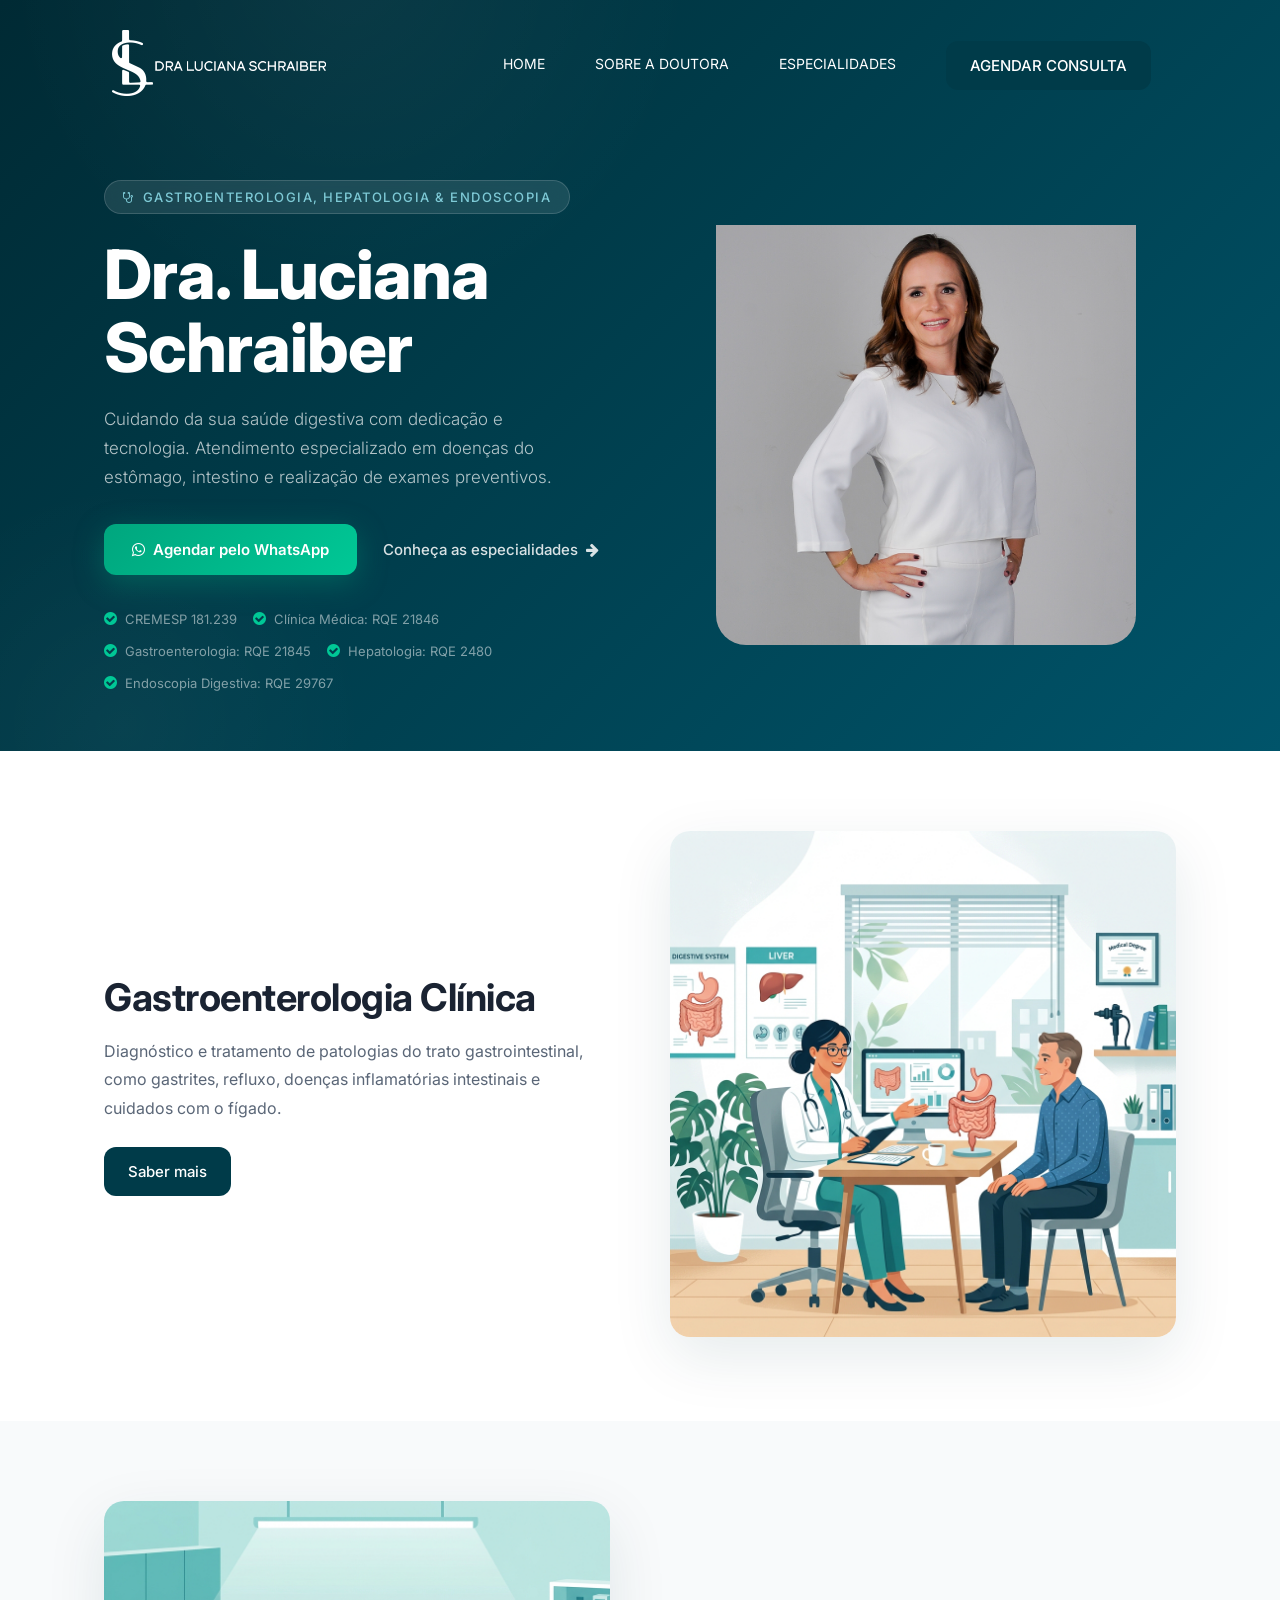
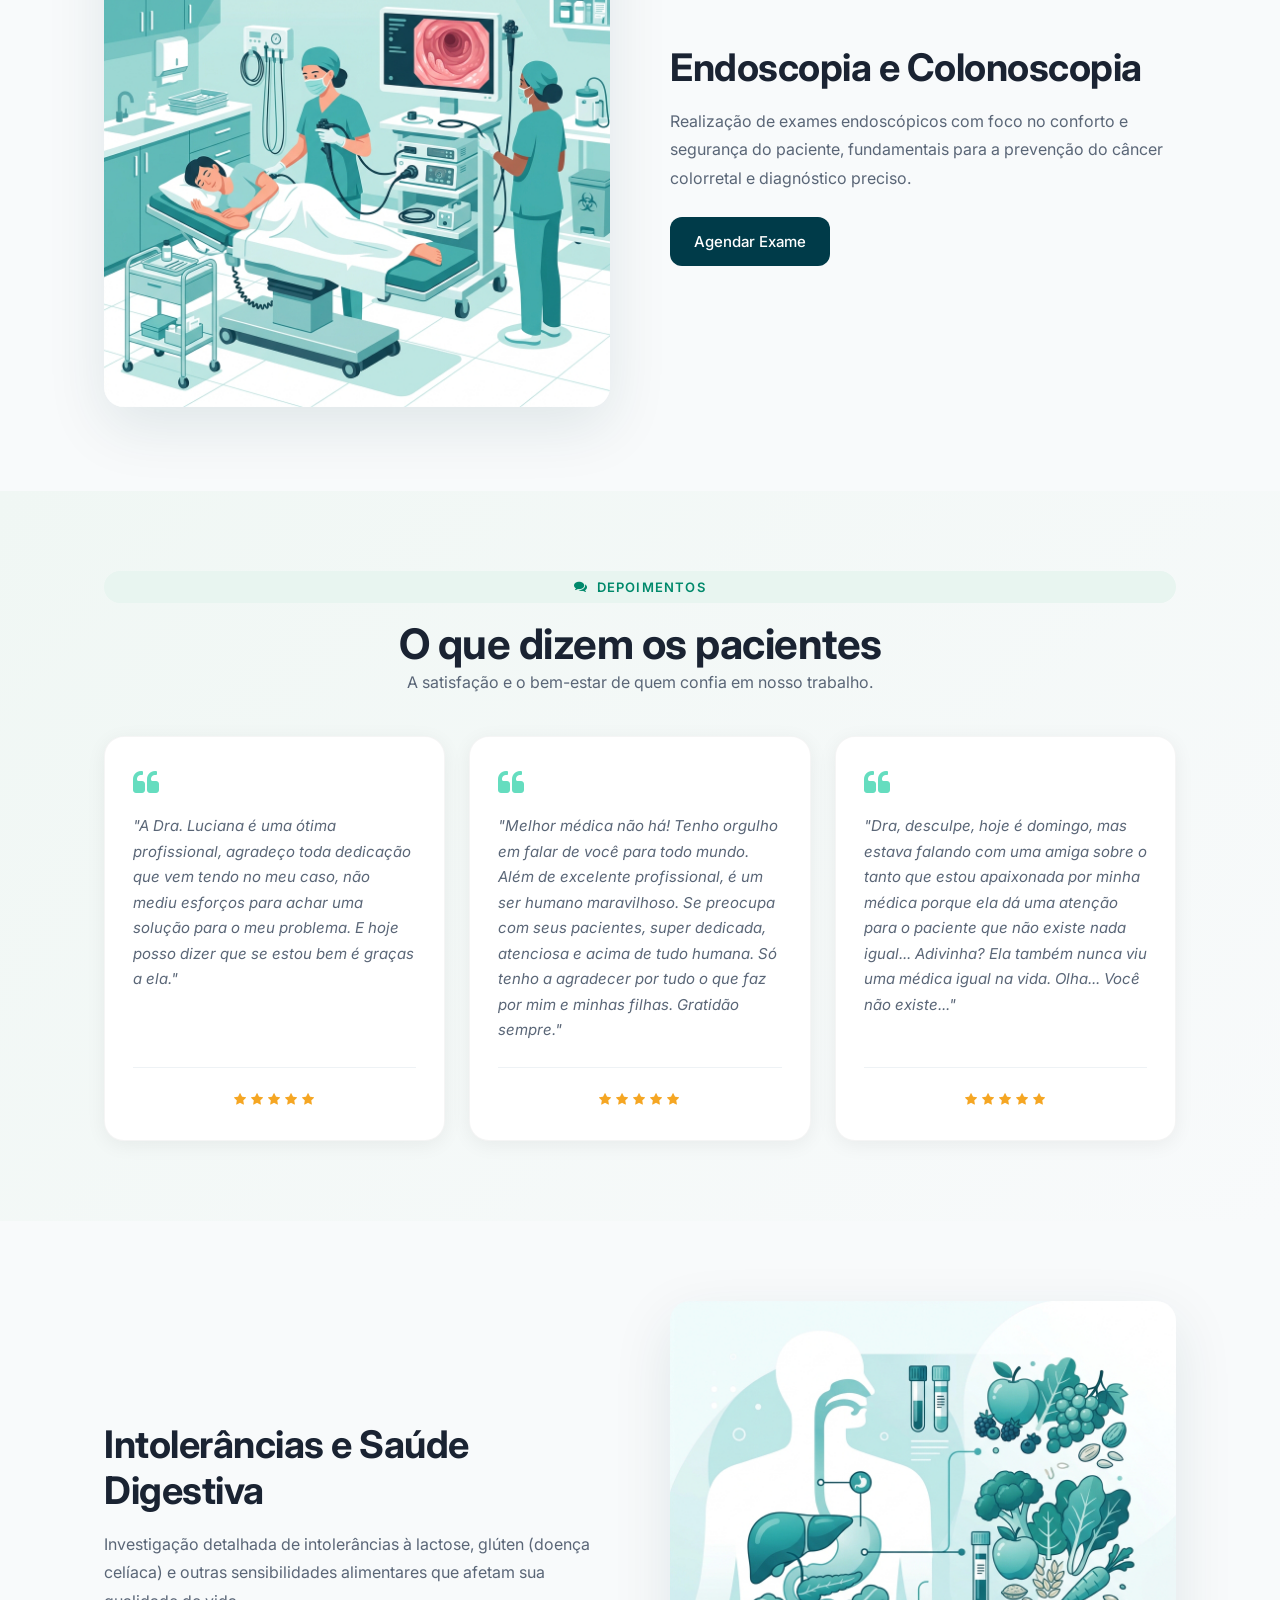
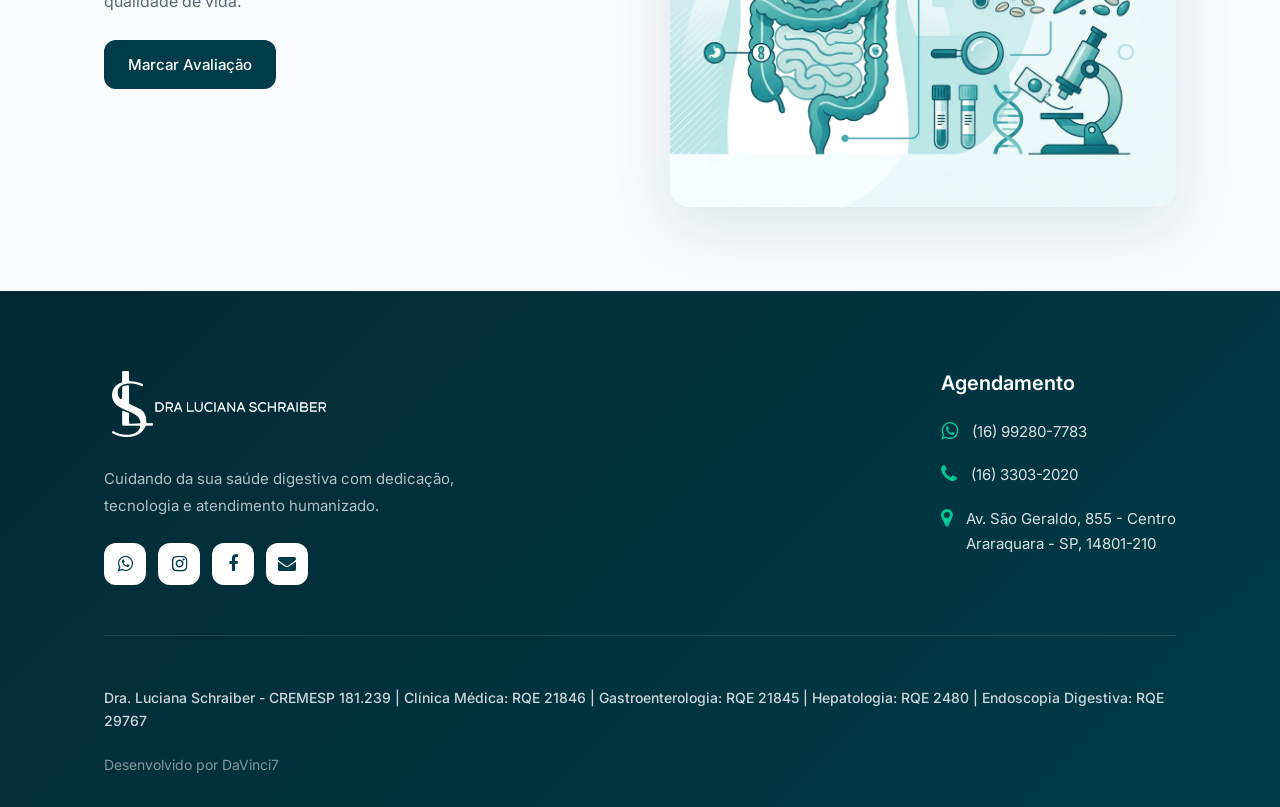
==== commit 80143aa0: "Add files via upload" ====
--- a/index.html
+++ b/index.html
@@ -8,7 +8,7 @@
         integrity="sha512-5A8nwdMOWrSz20fDsjczgUidUBR8liPYU+WymTZP1lmY9G6Oc7HlZv156XqnsgNUzTyMefFTcsFH/tnJE/+xBg=="
         crossorigin="anonymous" referrerpolicy="no-referrer" />
     <link rel="stylesheet" href="CSS/style.css">
-    <title>Dra. Luciana Schraiber | Gastroenterologia e Endoscopia</title>
+    <title>Dra. Luciana Schraiber | Gastroenterologia, Hepatologia e Endoscopia</title>
 </head>
 
 <body>
@@ -34,7 +34,7 @@
 
             <section class="hero-banner">
                 <div class="hero-text">
-                    <span class="hero-tag"><i class="fa fa-stethoscope"></i> Gastroenterologia & Endoscopia</span>
+                    <span class="hero-tag"><i class="fa fa-stethoscope"></i> Gastroenterologia, Hepatologia & Endoscopia</span>
                     <h1>Dra. Luciana<br>Schraiber</h1>
                     <p>Cuidando da sua saúde digestiva com dedicação e tecnologia. Atendimento especializado em doenças
                         do estômago, intestino e realização de exames preventivos.</p>
@@ -49,7 +49,19 @@
                         </div>
                         <div class="badge-item">
                             <i class="fa fa-check-circle"></i>
-                            <span>RQE 29767</span>
+                            <span>Clínica Médica: RQE 21846</span>
+                        </div>
+                        <div class="badge-item">
+                            <i class="fa fa-check-circle"></i>
+                            <span>Gastroenterologia: RQE 21845</span>
+                        </div>
+                        <div class="badge-item">
+                            <i class="fa fa-check-circle"></i>
+                            <span>Hepatologia: RQE 2480</span>
+                        </div>
+                        <div class="badge-item">
+                            <i class="fa fa-check-circle"></i>
+                            <span>Endoscopia Digestiva: RQE 29767</span>
                         </div>
                     </div>
                 </div>
@@ -225,7 +237,7 @@
                 </div>
             </div>
             <div class="footer-bottom">
-                <p>Dra. Luciana Schraiber - CREMESP 181.239 / RQE 29767</p>
+                <p>Dra. Luciana Schraiber - CREMESP 181.239 | Clínica Médica: RQE 21846 | Gastroenterologia: RQE 21845 | Hepatologia: RQE 2480 | Endoscopia Digestiva: RQE 29767</p>
                 <p>Desenvolvido por DaVinci7</p>
             </div>
         </div>
--- a/CSS/style.css
+++ b/CSS/style.css
@@ -292,7 +292,8 @@
 .hero-badges {
     display: flex;
     align-items: center;
-    gap: 24px;
+    gap: 16px;
+    flex-wrap: wrap;
 }
 
 .badge-item {
